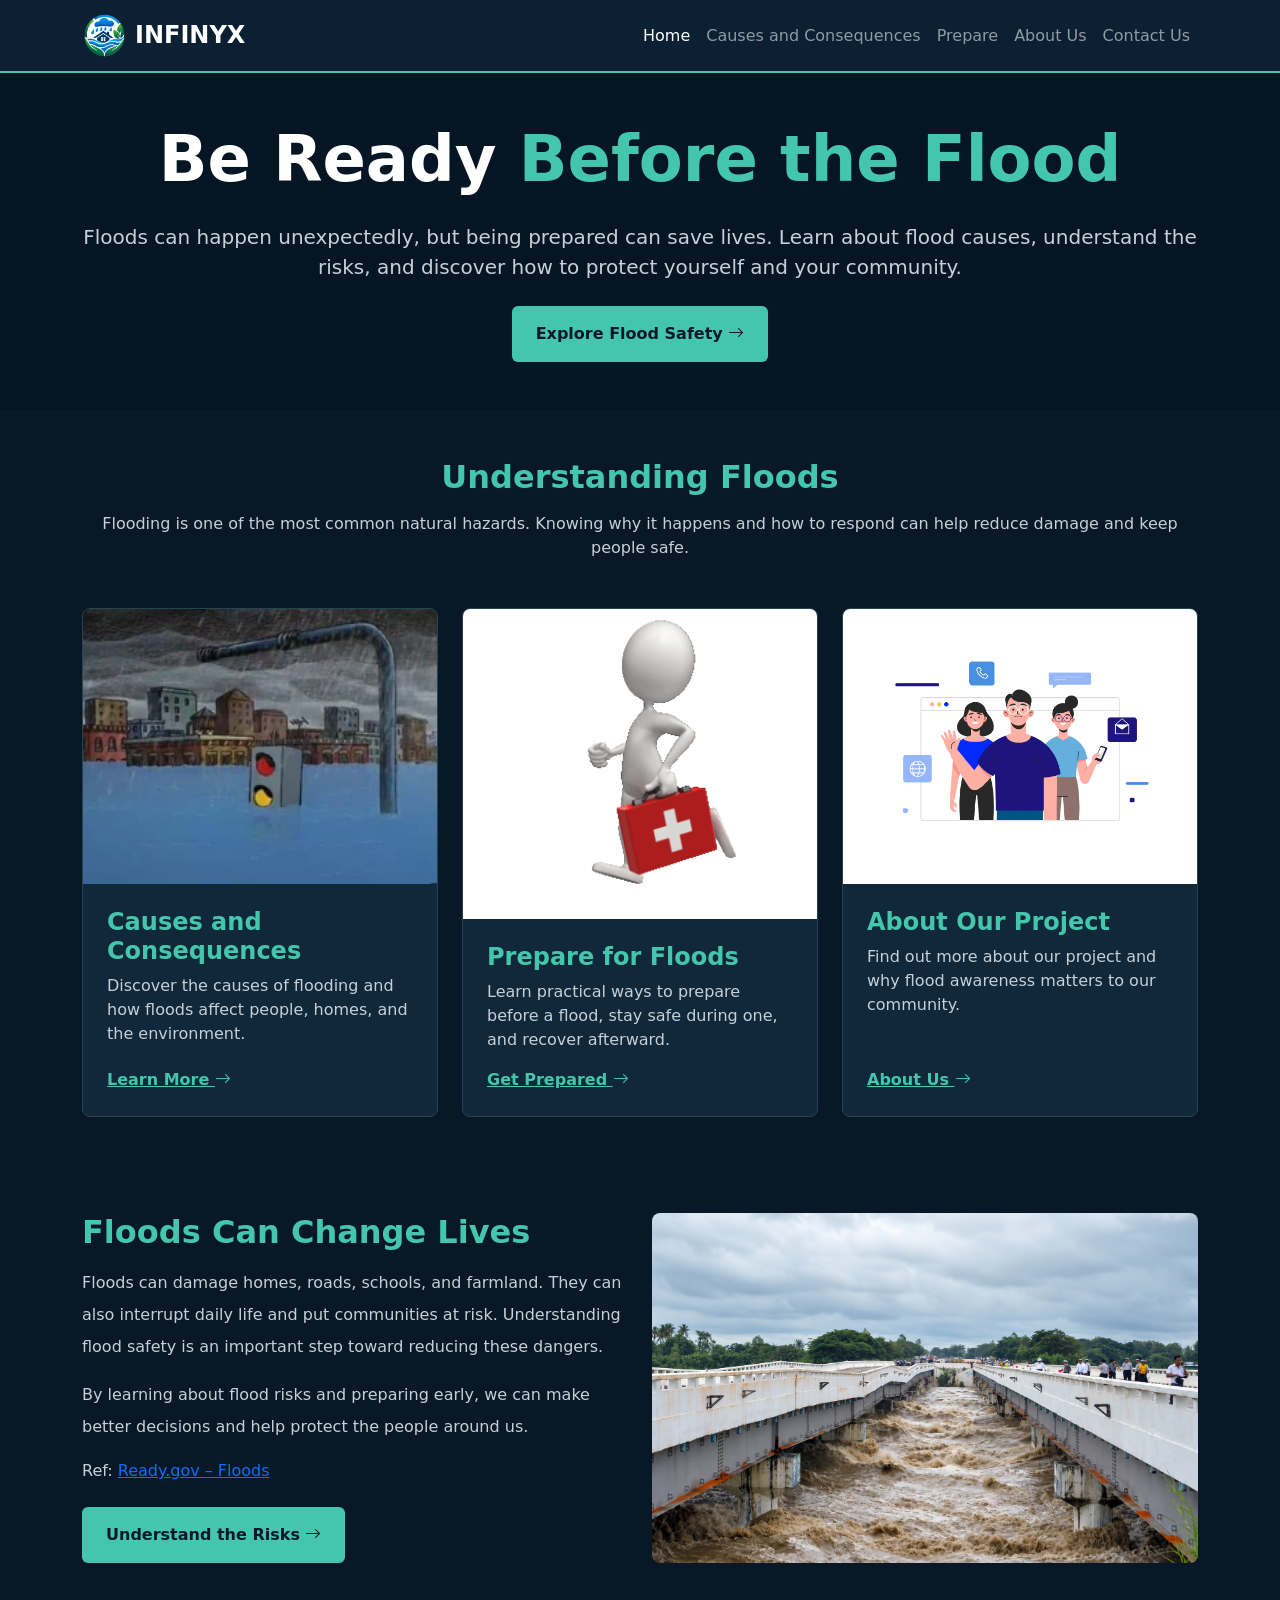
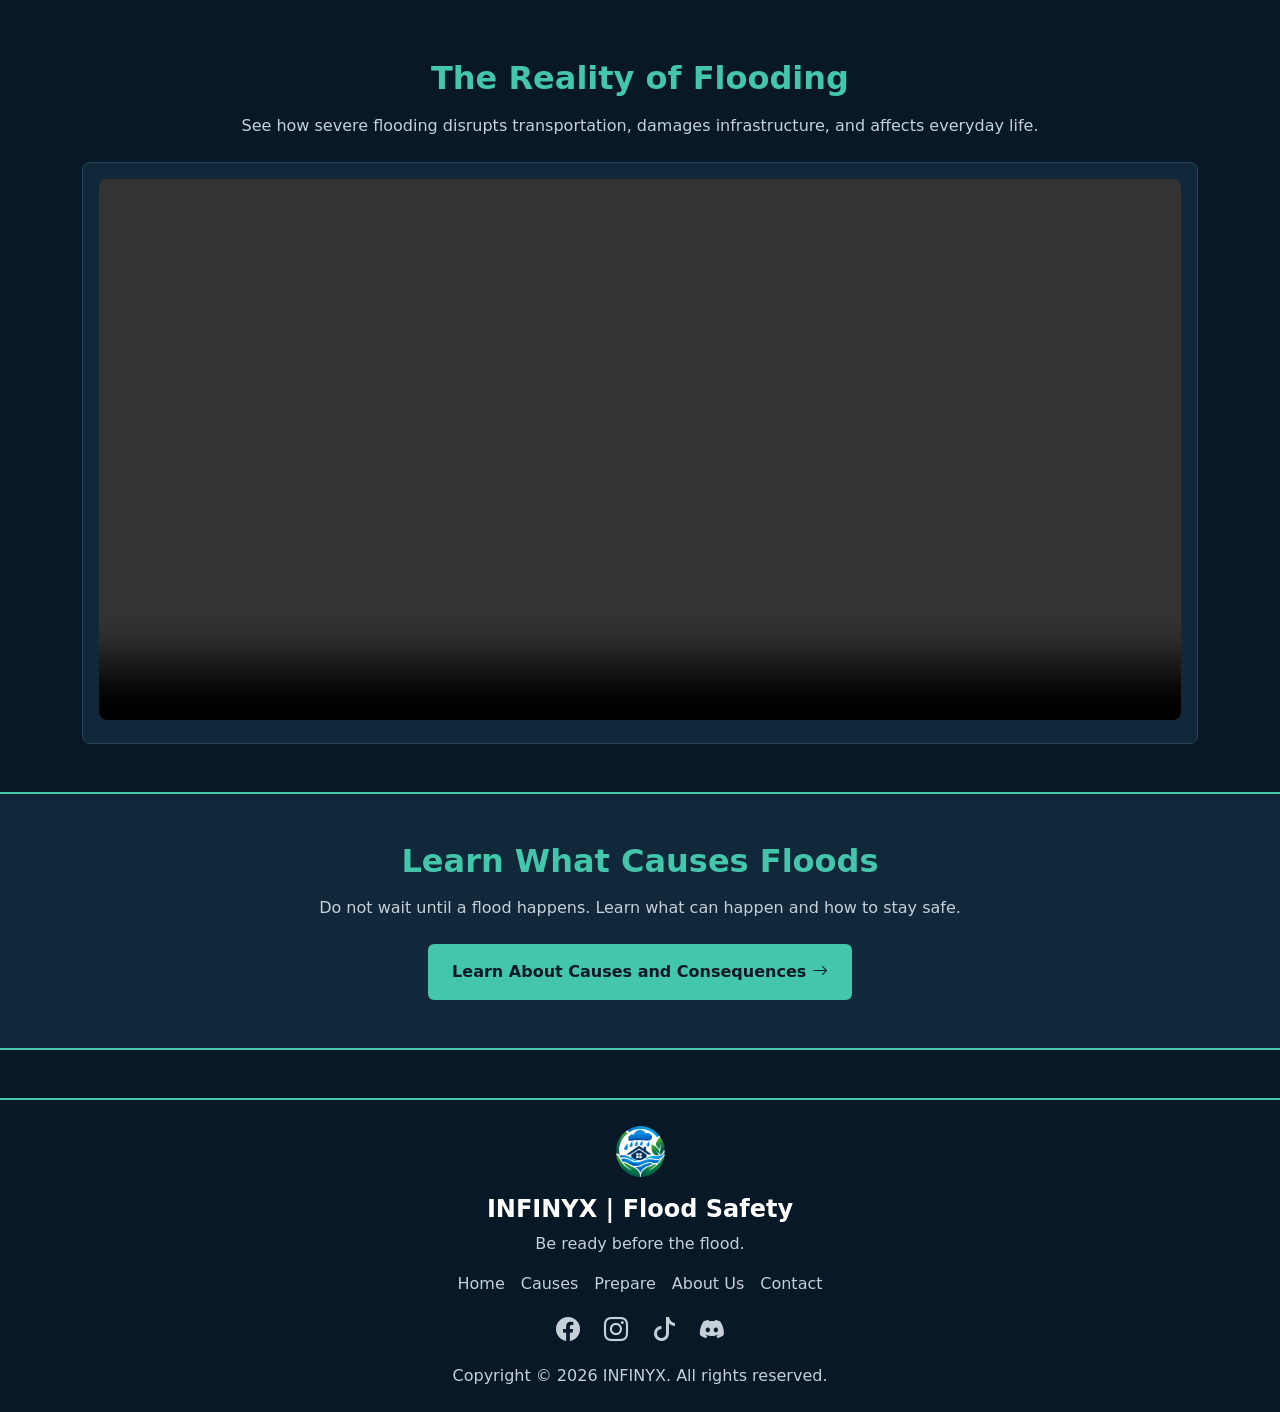
==== index.html @ 258eb91b "Add files via upload" ====
<!DOCTYPE html>
<html lang="en">
<head>
    <meta charset="UTF-8">
    <meta name="viewport" content="width=device-width, initial-scale=1.0">
    <title>INFINYX | Flood Safety</title>

    <!-- Bootstrap CSS -->
    <link href="https://cdn.jsdelivr.net/npm/bootstrap@5.3.8/dist/css/bootstrap.min.css" rel="stylesheet">
    <link rel="stylesheet" href="https://cdn.jsdelivr.net/npm/bootstrap-icons@1.11.3/font/bootstrap-icons.min.css">
    <link rel="stylesheet" href="https://unpkg.com/aos@2.3.1/dist/aos.css">

    <link rel="icon" href="media/logo.png">
    <link rel="stylesheet" href="style/style.css">
</head>

<body id="hiimbody">

<!-- Navbar -->
<nav class="navbar navbar-expand-lg navbar-dark sticky-top" id="navnav">
    <div class="container">
        <a class="navbar-brand fw-bold fs-4" href="index.html">
            <img src="media/logo.png" alt="INFINYX logo" width="45" height="45" class="me-2">INFINYX</a>

        <button class="navbar-toggler" type="button" data-bs-toggle="collapse" data-bs-target="#navbarContent">
            <span class="navbar-toggler-icon"></span>
        </button>

        <div class="collapse navbar-collapse" id="navbarContent">
            <ul class="navbar-nav ms-auto">
                <li class="nav-item"><a class="nav-link active" href="index.html">Home</a></li>
                <li class="nav-item"><a class="nav-link" href="pages/Causes_and_Consequences.html">Causes and Consequences</a></li>
                <li class="nav-item"><a class="nav-link" href="pages/Prepare.html">Prepare</a></li>
                <li class="nav-item"><a class="nav-link" href="pages/About_Us.html">About Us</a></li>
                <li class="nav-item"><a class="nav-link" href="pages/Contact_Us.html">Contact Us</a></li>
            </ul>
        </div>
    </div>
</nav>

<!-- Banner -->
<div class="banner d-flex align-items-center text-center py-5" id="banner">
    <div class="container">
        <h1 class="display-3 fw-bold mb-4" data-aos="fade-up">Be Ready <span>Before the Flood</span></h1>
        <p class="fs-5 mx-auto mb-4" data-aos="fade-up" data-aos-delay="150">
            Floods can happen unexpectedly, but being prepared can save lives. Learn about flood causes, understand the risks, and discover how to protect yourself and your community.
        </p>
        <a href="pages/Causes_and_Consequences.html" class="main-btn btn fw-bold px-4 py-3 border-0" data-aos="fade-up" data-aos-delay="300">
            Explore Flood Safety <i class="bi bi-arrow-right"></i>
        </a>
    </div>
</div>

<!-- Floods Section -->
<section class="container py-5">
    <div class="text-center mb-5" data-aos="fade-up">
        <h2 class="section-title fw-bold mb-3">Understanding Floods</h2>
        <p class="section-text">
            Flooding is one of the most common natural hazards. Knowing why it happens and how to respond can help reduce damage and keep people safe.
        </p>
    </div>

    <div class="row g-4 align-items-stretch">

        <div class="col-md-4" data-aos="flip-up">
            <div class="feature-card rounded-3 overflow-hidden h-100 d-flex flex-column">
                <img src="media/animationflood" class="section-img" alt="Flooded area">

                <div class="p-4 d-flex flex-column flex-grow-1">
                    <h4 class="section-title fw-bold">Causes and Consequences</h4>
                    <p class="section-text">
                        Discover the causes of flooding and how floods affect people, homes, and the environment.
                    </p>
                    <a href="pages/Causes_and_Consequences.html" class="fw-bold link-green mt-auto">
                        Learn More <i class="bi bi-arrow-right"></i>
                    </a>
                </div>
            </div>
        </div>

        <div class="col-md-4" data-aos="flip-up" data-aos-delay="150">
            <div class="feature-card rounded-3 overflow-hidden h-100 d-flex flex-column">
                <img src="media/emergencyprepare" class="section-img" alt="Flood preparation" id="runnin">

                <div class="p-4 d-flex flex-column flex-grow-1">
                    <h4 class="section-title fw-bold">Prepare for Floods</h4>
                    <p class="section-text">
                        Learn practical ways to prepare before a flood, stay safe during one, and recover afterward.
                    </p>
                    <a href="pages/Prepare.html" class="fw-bold link-green mt-auto">
                        Get Prepared <i class="bi bi-arrow-right"></i>
                    </a>
                </div>
            </div>
        </div>

        <div class="col-md-4" data-aos="flip-up" data-aos-delay="300">
            <div class="feature-card rounded-3 overflow-hidden h-100 d-flex flex-column">
                <img src="media/aboutus" class="section-img" alt="Flood safety project">

                <div class="p-4 d-flex flex-column flex-grow-1">
                    <h4 class="section-title fw-bold">About Our Project</h4>
                    <p class="section-text">
                        Find out more about our project and why flood awareness matters to our community.
                    </p>
                    <a href="pages/About_Us.html" class="fw-bold link-green mt-auto">
                        About Us <i class="bi bi-arrow-right"></i>
                    </a>
                </div>
            </div>
        </div>

    </div>
</section>

<!-- Floods Can Change Lives Section -->
<section class="container py-5">
    <div class="row align-items-center g-4">
        <div class="col-md-6" data-aos="fade-right">
            <h2 class="section-title fw-bold mb-3">Floods Can Change Lives</h2>

            <p class="section-text lh-lg">
                Floods can damage homes, roads, schools, and farmland. They can also interrupt daily life and put communities at risk. Understanding flood safety is an important step toward reducing these dangers.
            </p>

            <p class="section-text lh-lg">
                By learning about flood risks and preparing early, we can make better decisions and help protect the people around us.
            </p>

            <p class="section-text">
                Ref: <a href="https://www.ready.gov/floods" target="_blank">Ready.gov – Floods</a>
            </p>

            <a href="pages/Causes_and_Consequences.html" class="main-btn btn fw-bold px-4 py-3 border-0 mt-2">
                Understand the Risks <i class="bi bi-arrow-right"></i>
            </a>
        </div>

        <div class="col-md-6" data-aos="fade-left">
            <img src="media/Floodwaters Raging Beneath the Bridge.png" class="img-fluid rounded-3 w-100" alt="Floodwater flowing beneath a bridge" id="hihi">
        </div>
    </div>
</section>

<!-- Video Section -->
<section class="container py-5">
    <div class="text-center mb-4" data-aos="fade-up">
        <h2 class="section-title fw-bold mb-3">The Reality of Flooding</h2>
        <p class="section-text">
            See how severe flooding disrupts transportation, damages infrastructure, and affects everyday life.
        </p>
    </div>

    <div class="feature-card rounded-3 p-3" data-aos="zoom-in">
        <video controls class="w-100 rounded-3">
            <source src="media/flood.mp4" type="video/mp4">
        </video>
    </div>
</section>

<!-- Ready Section -->
<section class="ready-section py-5">
    <div class="container text-center" data-aos="fade-up">
        <h2 class="section-title fw-bold mb-3">Learn What Causes Floods</h2>

        <p class="section-text mb-4">
            Do not wait until a flood happens. Learn what can happen and how to stay safe.
        </p>

        <a href="pages/Causes_and_Consequences.html" class="main-btn btn fw-bold px-4 py-3 border-0">
            Learn About Causes and Consequences <i class="bi bi-arrow-right"></i>
        </a>
    </div>
</section>

<!-- Footer -->
<footer class="py-4 mt-5">
    <div class="container text-center">
        <img src="media/logo.png" alt="INFINYX logo" width="55" height="55" class="mb-3">

        <h4 class="fw-bold">INFINYX | Flood Safety</h4>
        <p class="section-text">Be ready before the flood.</p>

        <div class="d-flex flex-wrap justify-content-center gap-3 my-3">
            <a href="index.html">Home</a>
            <a href="pages/Causes_and_Consequences.html">Causes</a>
            <a href="pages/Prepare.html">Prepare</a>
            <a href="pages/About_Us.html">About Us</a>
            <a href="pages/Contact_Us.html">Contact</a>
        </div>

        <div class="d-flex justify-content-center gap-4 my-3">
            <a href="#"><i class="bi bi-facebook fs-4"></i></a>
            <a href="#"><i class="bi bi-instagram fs-4"></i></a>
            <a href="#"><i class="bi bi-tiktok fs-4"></i></a>
            <a href="#"><i class="bi bi-discord fs-4"></i></a>
        </div>

        <p class="section-text mb-0">Copyright © 2026 INFINYX. All rights reserved.</p>
    </div>
</footer>
<!-- Scripts -->
<script src="https://cdn.jsdelivr.net/npm/bootstrap@5.3.8/dist/js/bootstrap.bundle.min.js"></script>
<script src="https://unpkg.com/aos@2.3.1/dist/aos.js"></script>

<script>
    AOS.init({
        duration: 800,
        once: true
    });
</script>
</body>
</html>
---- style/style.css ----
body { 
    background-color: #081827; 
    color: white; 
}

#navnav {
    background-color: #0b2032; 
    border-bottom: 2px solid #43c6ac; 
}

.navbar-brand:hover {
    color: #43c6ac; 
}

#banner {
    background: linear-gradient(rgba(5,20,35,0.65), rgba(5,20,35,0.8)), url("/Flood_PBL/media/Flooded\ Neighborhood\ Street\ with\ Silver\ Van.png") center; 
}
#runnin {
    width: 100%;
    height: 310px;
    object-fit: contain;
    background-color: #ffffff;
}

.banner span, .section-title {
    color: #43c6ac; 
}

.banner p, .section-text {
    color: #c5d0d9; 
}

.banner-desc {
    max-width: 700px;
}

.main-btn {
    background-color: #43c6ac; 
    color: #081827; 
    transition: 0.3s; 
}
    
.main-btn:hover {
    background-color: white; 
    color: #081827; 
    transform: translateY(-3px); 
}

.feature-card {
    background-color: #10283a; 
    border: 1px solid #244456; 
    transition: 0.3s; 
}

.feature-card:hover {
    transform: translateY(-5px); 
    border-color: #43c6ac;
}

.section-img {
    width: 100%;
    height: 275px;
    object-fit: cover;
    display: block;
}

#member {
    clip-path: polygon(25% 0%, 75% 0%, 100% 50%, 75% 100%, 25% 100%, 0% 50%);
    width: 100%;
    height: 300px;
    object-fit: cover;
}

.feature-card {
    height: 100%;
}

.feature-card .section-text {
    flex-grow: 0;
}

#hihi {
    height: 350px;
    object-fit: cover;
}

.ready-section {
    background-color: #10283a; 
    border-top: 2px solid #43c6ac; 
    border-bottom: 2px solid #43c6ac; 
}

.link-green {
    color: #43c6ac;
}

footer {
    border-top: 2px solid #43c6ac;
}

footer a {
    color: #c5d0d9; 
    text-decoration: none; 
}

footer a:hover {
    color: #43c6ac; 
}

@media (max-width: 767px) {
    .banner { min-height: 420px; } 
}
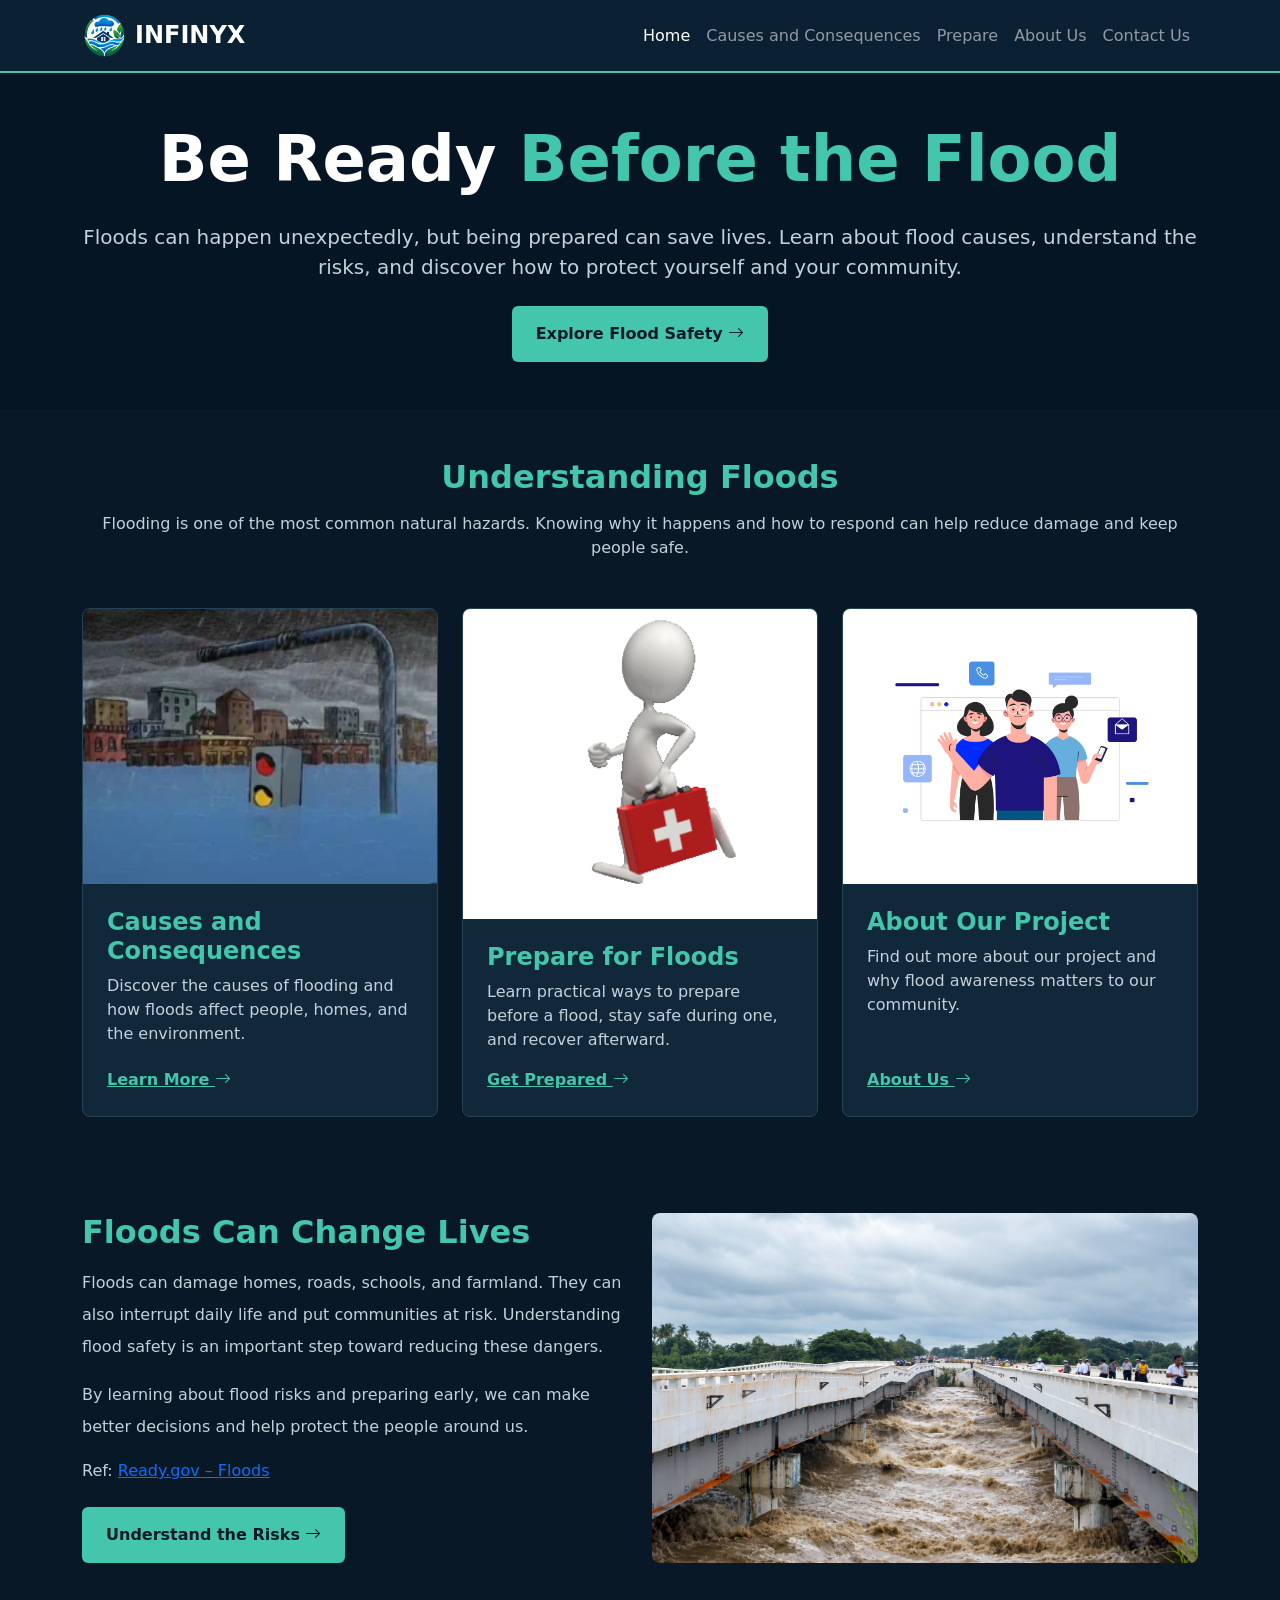
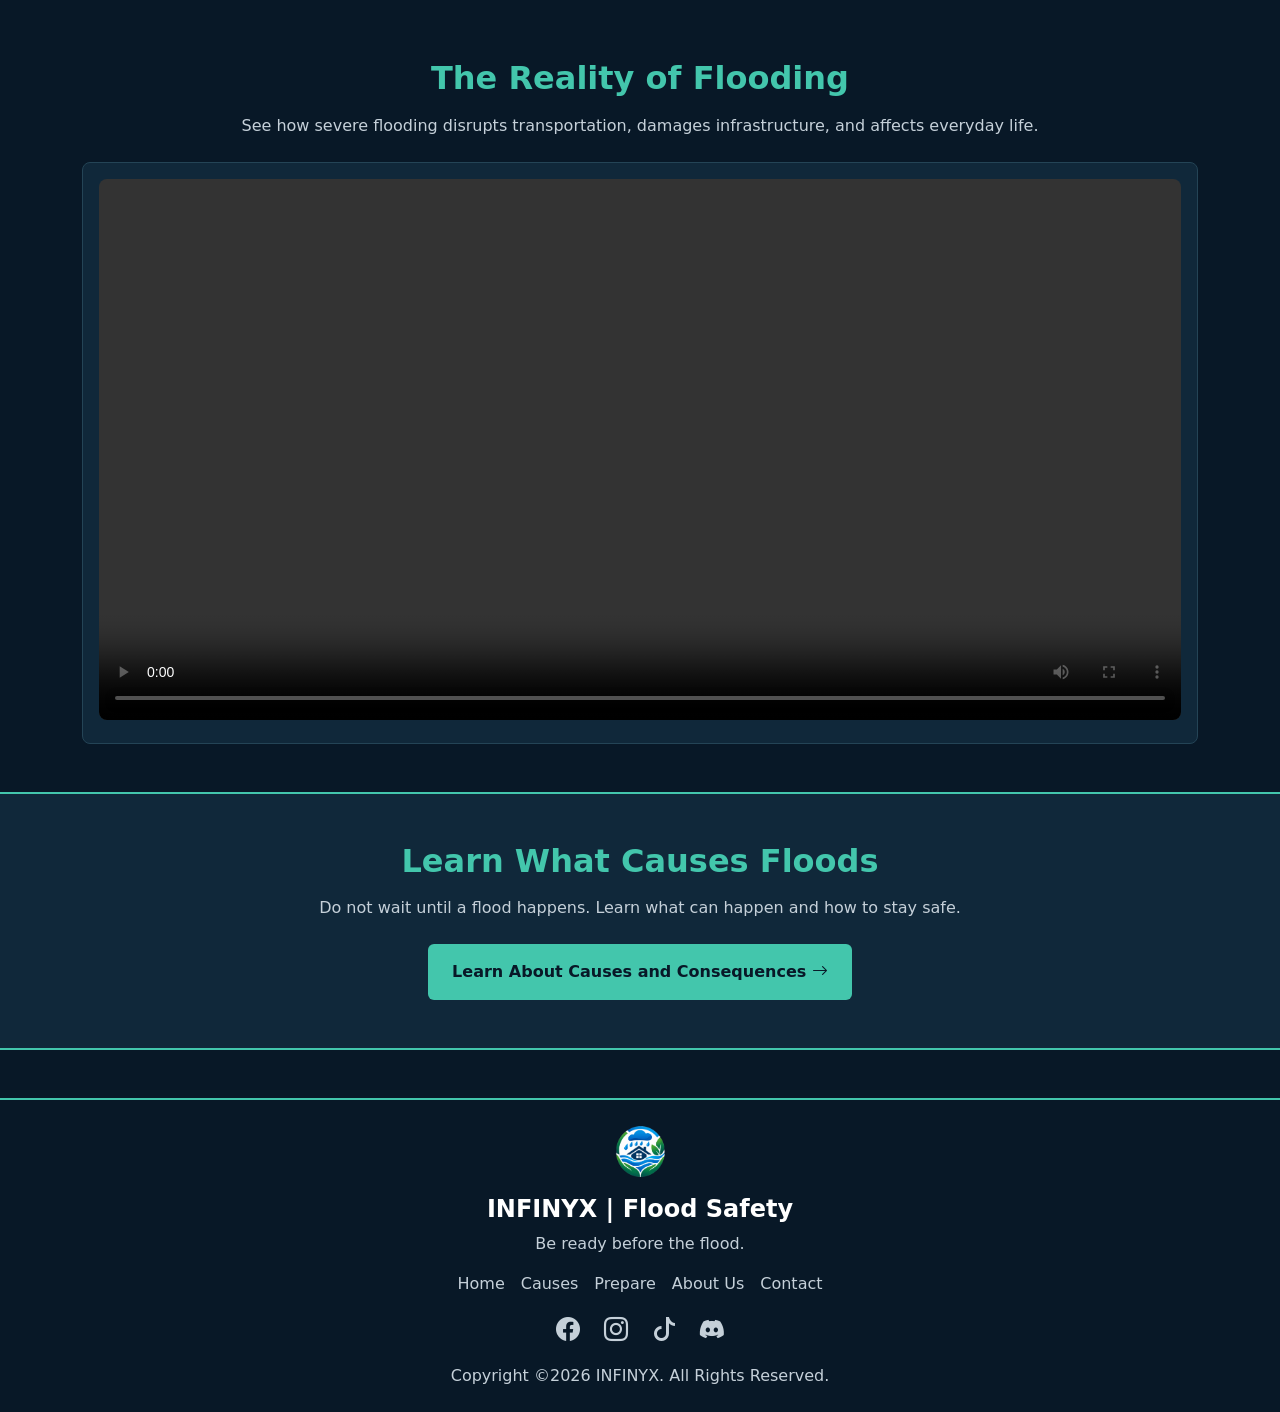
==== commit 1f2f8da8: "Add files via upload" ====
--- a/index.html
+++ b/index.html
@@ -196,7 +196,7 @@
             <a href="#"><i class="bi bi-discord fs-4"></i></a>
         </div>
 
-        <p class="section-text mb-0">Copyright © 2026 INFINYX. All rights reserved.</p>
+        <p class="section-text mb-0">Copyright ©2026 INFINYX. All Rights Reserved.</p>
     </div>
 </footer>
 <!-- Scripts -->
